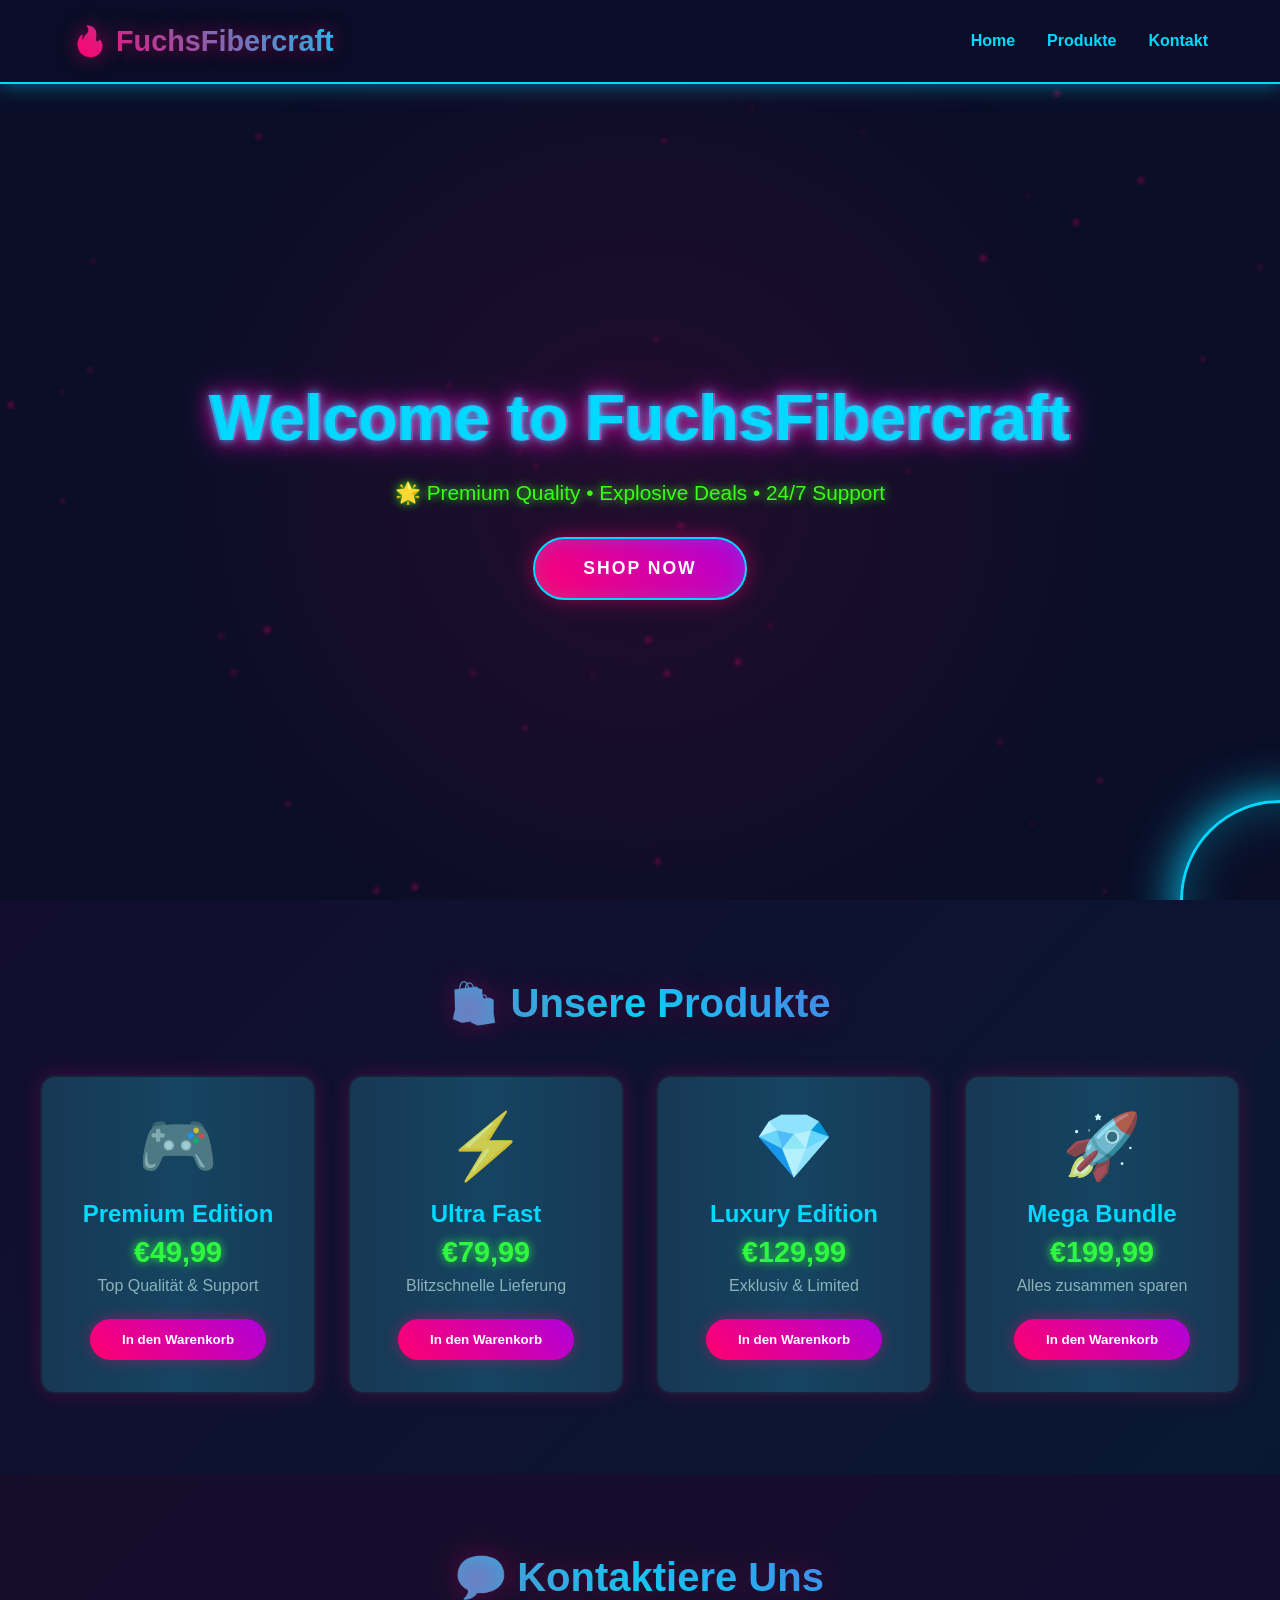
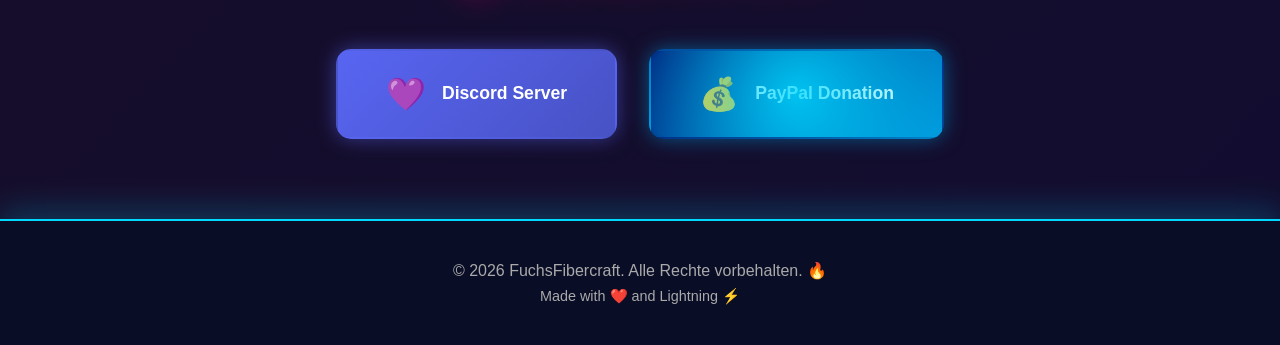
==== index.html @ 749c56b0 "🔥 Add Shop Website with Neon Effects" ====
<!DOCTYPE html>
<html lang="de">
<head>
    <meta charset="UTF-8">
    <meta name="viewport" content="width=device-width, initial-scale=1.0">
    <title>🔥 FuchsFibercraft Shop - Premium Quality</title>
    <link rel="stylesheet" href="style.css">
</head>
<body>
    <!-- Particle Background -->
    <div id="particles"></div>
    
    <!-- Navigation -->
    <nav class="navbar">
        <div class="nav-container">
            <h1 class="logo">🔥 FuchsFibercraft</h1>
            <ul class="nav-links">
                <li><a href="#home">Home</a></li>
                <li><a href="#products">Produkte</a></li>
                <li><a href="#contact">Kontakt</a></li>
            </ul>
        </div>
    </nav>

    <!-- Hero Section -->
    <section id="home" class="hero">
        <div class="hero-content">
            <h1 class="glitch" data-text="Welcome to FuchsFibercraft">Welcome to FuchsFibercraft</h1>
            <p class="subtitle">🌟 Premium Quality • Explosive Deals • 24/7 Support</p>
            <button class="cta-button">Shop Now</button>
        </div>
        <div class="neon-border"></div>
    </section>

    <!-- Products Section -->
    <section id="products" class="products">
        <h2 class="section-title">🛍️ Unsere Produkte</h2>
        <div class="products-grid">
            <div class="product-card">
                <div class="product-image">🎮</div>
                <h3>Premium Edition</h3>
                <p class="price">€49,99</p>
                <p>Top Qualität & Support</p>
                <button class="buy-btn">In den Warenkorb</button>
            </div>
            <div class="product-card">
                <div class="product-image">⚡</div>
                <h3>Ultra Fast</h3>
                <p class="price">€79,99</p>
                <p>Blitzschnelle Lieferung</p>
                <button class="buy-btn">In den Warenkorb</button>
            </div>
            <div class="product-card">
                <div class="product-image">💎</div>
                <h3>Luxury Edition</h3>
                <p class="price">€129,99</p>
                <p>Exklusiv & Limited</p>
                <button class="buy-btn">In den Warenkorb</button>
            </div>
            <div class="product-card">
                <div class="product-image">🚀</div>
                <h3>Mega Bundle</h3>
                <p class="price">€199,99</p>
                <p>Alles zusammen sparen</p>
                <button class="buy-btn">In den Warenkorb</button>
            </div>
        </div>
    </section>

    <!-- Links Section -->
    <section id="contact" class="contact">
        <h2 class="section-title">💬 Kontaktiere Uns</h2>
        <div class="contact-container">
            <a href="https://discord.gg/DEIN-DISCORD-LINK" target="_blank" class="social-link discord-link">
                <span class="link-icon">💜</span>
                <span class="link-text">Discord Server</span>
                <span class="neon-glow"></span>
            </a>
            <a href="https://paypal.me/DEIN-PAYPAL-USERNAME" target="_blank" class="social-link paypal-link blinking">
                <span class="link-icon">💰</span>
                <span class="link-text">PayPal Donation</span>
                <span class="neon-glow"></span>
                <span class="blink-pulse"></span>
            </a>
        </div>
    </section>

    <!-- Footer -->
    <footer class="footer">
        <p>© 2026 FuchsFibercraft. Alle Rechte vorbehalten. 🔥</p>
        <p class="footer-text">Made with ❤️ and Lightning ⚡</p>
    </footer>

    <script src="script.js"></script>
</body>
</html>
---- style.css ----
* {
    margin: 0;
    padding: 0;
    box-sizing: border-box;
}

:root {
    --neon-pink: #ff006e;
    --neon-cyan: #00d9ff;
    --neon-purple: #b000d9;
    --neon-green: #39ff14;
    --dark-bg: #0a0e27;
    --dark-card: #1a1f3a;
}

body {
    font-family: 'Arial', sans-serif;
    background-color: var(--dark-bg);
    color: #fff;
    overflow-x: hidden;
}

/* ===== PARTICLE BACKGROUND ===== */
#particles {
    position: fixed;
    top: 0;
    left: 0;
    width: 100%;
    height: 100%;
    pointer-events: none;
    z-index: 1;
}

.particle {
    position: absolute;
    pointer-events: none;
}

.particle::before {
    content: '';
    position: absolute;
    width: 100%;
    height: 100%;
    background: radial-gradient(circle, rgba(255, 0, 110, 0.8), transparent);
    border-radius: 50%;
    filter: blur(2px);
}

/* ===== NAVIGATION ===== */
.navbar {
    position: fixed;
    top: 0;
    width: 100%;
    background: rgba(10, 14, 39, 0.95);
    padding: 1.5rem 0;
    z-index: 1000;
    border-bottom: 2px solid var(--neon-cyan);
    box-shadow: 0 0 20px rgba(0, 217, 255, 0.5);
}

.nav-container {
    max-width: 1200px;
    margin: 0 auto;
    display: flex;
    justify-content: space-between;
    align-items: center;
    padding: 0 2rem;
}

.logo {
    font-size: 1.8rem;
    font-weight: bold;
    background: linear-gradient(45deg, var(--neon-pink), var(--neon-cyan));
    -webkit-background-clip: text;
    -webkit-text-fill-color: transparent;
    background-clip: text;
    text-shadow: 0 0 20px rgba(255, 0, 110, 0.5);
    animation: glow 2s ease-in-out infinite;
}

.nav-links {
    display: flex;
    list-style: none;
    gap: 2rem;
}

.nav-links a {
    color: var(--neon-cyan);
    text-decoration: none;
    font-weight: bold;
    transition: all 0.3s ease;
    position: relative;
}

.nav-links a::after {
    content: '';
    position: absolute;
    bottom: -5px;
    left: 0;
    width: 0;
    height: 2px;
    background: var(--neon-pink);
    transition: width 0.3s ease;
}

.nav-links a:hover::after {
    width: 100%;
}

/* ===== HERO SECTION ===== */
.hero {
    margin-top: 80px;
    padding: 100px 2rem;
    text-align: center;
    position: relative;
    min-height: calc(100vh - 80px);
    display: flex;
    align-items: center;
    justify-content: center;
    overflow: hidden;
    z-index: 10;
}

.hero::before {
    content: '';
    position: absolute;
    top: 0;
    left: 0;
    right: 0;
    bottom: 0;
    background: radial-gradient(circle at center, rgba(255, 0, 110, 0.1) 0%, transparent 70%);
    animation: pulse-bg 4s ease-in-out infinite;
    z-index: -1;
}

.hero-content {
    z-index: 2;
    position: relative;
}

.hero h1 {
    font-size: 4rem;
    margin-bottom: 1.5rem;
    font-weight: 900;
    line-height: 1.2;
}

/* ===== GLITCH EFFECT ===== */
.glitch {
    position: relative;
    color: var(--neon-cyan);
    text-shadow: 
        0 0 10px var(--neon-cyan),
        0 0 20px var(--neon-pink),
        0 0 30px var(--neon-purple);
    animation: glitch-anim 3s ease-in-out infinite;
}

.glitch::before,
.glitch::after {
    content: attr(data-text);
    position: absolute;
    left: 0;
    top: 0;
    width: 100%;
    height: 100%;
}

.glitch::before {
    animation: glitch-before 0.3s cubic-bezier(0.25, 0.46, 0.45, 0.94) infinite;
    color: var(--neon-pink);
    z-index: -1;
    text-shadow: -2px 0 var(--neon-cyan);
}

.glitch::after {
    animation: glitch-after 0.3s cubic-bezier(0.25, 0.46, 0.45, 0.94) infinite reverse;
    color: var(--neon-purple);
    z-index: -2;
    text-shadow: 2px 0 var(--neon-pink);
}

@keyframes glitch-anim {
    0% { text-shadow: 0 0 10px var(--neon-cyan), 0 0 20px var(--neon-pink); }
    50% { text-shadow: 0 0 20px var(--neon-cyan), 0 0 40px var(--neon-pink), 0 0 60px var(--neon-purple); }
    100% { text-shadow: 0 0 10px var(--neon-cyan), 0 0 20px var(--neon-pink); }
}

@keyframes glitch-before {
    0% { clip-path: inset(0 0 0 0); }
    20% { clip-path: inset(10% 0 61% 0); }
    40% { clip-path: inset(32% 0 58% 0); }
    60% { clip-path: inset(54% 0 7% 0); }
    80% { clip-path: inset(88% 0 1% 0); }
    100% { clip-path: inset(0 0 0 0); }
}

@keyframes glitch-after {
    0% { clip-path: inset(0 0 0 0); }
    20% { clip-path: inset(27% 0 58% 0); }
    40% { clip-path: inset(44% 0 7% 0); }
    60% { clip-path: inset(58% 0 35% 0); }
    80% { clip-path: inset(12% 0 86% 0); }
    100% { clip-path: inset(0 0 0 0); }
}

.subtitle {
    font-size: 1.3rem;
    margin-bottom: 2rem;
    color: var(--neon-green);
    text-shadow: 0 0 10px var(--neon-green);
    animation: pulse-text 1.5s ease-in-out infinite;
}

@keyframes pulse-text {
    0%, 100% { opacity: 1; }
    50% { opacity: 0.7; }
}

/* ===== CTA BUTTON ===== */
.cta-button {
    padding: 1.2rem 3rem;
    font-size: 1.1rem;
    font-weight: bold;
    background: linear-gradient(45deg, var(--neon-pink), var(--neon-purple));
    color: white;
    border: 2px solid var(--neon-cyan);
    border-radius: 50px;
    cursor: pointer;
    transition: all 0.3s ease;
    box-shadow: 0 0 20px rgba(255, 0, 110, 0.5), inset 0 0 20px rgba(0, 217, 255, 0.2);
    text-transform: uppercase;
    letter-spacing: 2px;
    position: relative;
    overflow: hidden;
}

.cta-button::before {
    content: '';
    position: absolute;
    top: 0;
    left: -100%;
    width: 100%;
    height: 100%;
    background: linear-gradient(90deg, transparent, rgba(255, 255, 255, 0.3), transparent);
    transition: left 0.5s ease;
}

.cta-button:hover::before {
    left: 100%;
}

.cta-button:hover {
    box-shadow: 0 0 40px rgba(255, 0, 110, 0.8), 0 0 60px rgba(0, 217, 255, 0.6), inset 0 0 30px rgba(0, 217, 255, 0.3);
    transform: scale(1.05);
}

.cta-button:active {
    transform: scale(0.95);
}

/* ===== NEON BORDER ===== */
.neon-border {
    position: absolute;
    width: 200px;
    height: 200px;
    border: 3px solid var(--neon-cyan);
    border-radius: 50%;
    bottom: -100px;
    right: -100px;
    box-shadow: 0 0 50px var(--neon-cyan), inset 0 0 50px rgba(0, 217, 255, 0.3);
    animation: rotate 20s linear infinite;
}

@keyframes rotate {
    0% { transform: rotate(0deg); }
    100% { transform: rotate(360deg); }
}

/* ===== PRODUCTS SECTION ===== */
.products {
    padding: 80px 2rem;
    background: linear-gradient(135deg, rgba(176, 0, 217, 0.05) 0%, rgba(0, 217, 255, 0.05) 100%);
    position: relative;
    z-index: 10;
}

.section-title {
    text-align: center;
    font-size: 2.5rem;
    margin-bottom: 3rem;
    background: linear-gradient(45deg, var(--neon-pink), var(--neon-cyan), var(--neon-purple));
    -webkit-background-clip: text;
    -webkit-text-fill-color: transparent;
    background-clip: text;
    text-shadow: 0 0 30px rgba(255, 0, 110, 0.3);
    animation: glow 2s ease-in-out infinite;
}

@keyframes glow {
    0%, 100% { filter: drop-shadow(0 0 10px rgba(255, 0, 110, 0.5)); }
    50% { filter: drop-shadow(0 0 20px rgba(0, 217, 255, 0.8)); }
}

.products-grid {
    display: grid;
    grid-template-columns: repeat(auto-fit, minmax(250px, 1fr));
    gap: 2rem;
    max-width: 1200px;
    margin: 0 auto;
}

/* ===== PRODUCT CARDS ===== */
.product-card {
    background: var(--dark-card);
    padding: 2rem;
    border-radius: 15px;
    text-align: center;
    transition: all 0.3s ease;
    position: relative;
    overflow: hidden;
    border: 2px solid transparent;
    box-shadow: 0 0 20px rgba(255, 0, 110, 0.2);
}

.product-card::before {
    content: '';
    position: absolute;
    top: -50%;
    left: -50%;
    width: 200%;
    height: 200%;
    background: linear-gradient(45deg, transparent, rgba(0, 217, 255, 0.2), transparent);
    transform: rotate(45deg);
    animation: shimmer 3s infinite;
}

@keyframes shimmer {
    0% { transform: translateX(-100%) translateY(-100%) rotate(45deg); }
    100% { transform: translateX(100%) translateY(100%) rotate(45deg); }
}

.product-card:hover {
    transform: translateY(-10px);
    border-color: var(--neon-cyan);
    box-shadow: 0 0 40px rgba(0, 217, 255, 0.6), 0 20px 40px rgba(255, 0, 110, 0.2);
}

.product-image {
    font-size: 4rem;
    margin-bottom: 1rem;
    animation: bounce 2s ease-in-out infinite;
}

.product-card h3 {
    font-size: 1.5rem;
    margin-bottom: 0.5rem;
    color: var(--neon-cyan);
}

.product-card .price {
    font-size: 1.8rem;
    font-weight: bold;
    color: var(--neon-green);
    margin: 0.5rem 0;
    text-shadow: 0 0 10px var(--neon-green);
}

.product-card p {
    color: #aaa;
    margin-bottom: 1.5rem;
}

@keyframes bounce {
    0%, 100% { transform: translateY(0); }
    50% { transform: translateY(-10px); }
}

/* ===== BUY BUTTON ===== */
.buy-btn {
    padding: 0.8rem 2rem;
    background: linear-gradient(45deg, var(--neon-pink), var(--neon-purple));
    color: white;
    border: none;
    border-radius: 25px;
    cursor: pointer;
    font-weight: bold;
    transition: all 0.3s ease;
    box-shadow: 0 0 15px rgba(255, 0, 110, 0.4);
    position: relative;
}

.buy-btn:hover {
    box-shadow: 0 0 30px rgba(255, 0, 110, 0.8), 0 0 50px rgba(0, 217, 255, 0.5);
    transform: scale(1.05);
}

.buy-btn:active {
    transform: scale(0.95);
}

/* ===== CONTACT SECTION ===== */
.contact {
    padding: 80px 2rem;
    text-align: center;
    position: relative;
    z-index: 10;
    background: linear-gradient(135deg, rgba(255, 0, 110, 0.05) 0%, rgba(176, 0, 217, 0.05) 100%);
}

.contact-container {
    display: flex;
    gap: 2rem;
    justify-content: center;
    flex-wrap: wrap;
    max-width: 800px;
    margin: 0 auto;
}

/* ===== SOCIAL LINKS ===== */
.social-link {
    display: flex;
    align-items: center;
    gap: 1rem;
    padding: 1.5rem 3rem;
    background: var(--dark-card);
    border-radius: 15px;
    text-decoration: none;
    color: white;
    transition: all 0.3s ease;
    position: relative;
    overflow: hidden;
    border: 2px solid transparent;
    box-shadow: 0 0 20px rgba(176, 0, 217, 0.3);
    font-weight: bold;
    font-size: 1.1rem;
}

.social-link .link-icon {
    font-size: 2rem;
}

.neon-glow {
    position: absolute;
    top: 50%;
    left: 50%;
    width: 100%;
    height: 100%;
    transform: translate(-50%, -50%);
    background: radial-gradient(circle, rgba(0, 217, 255, 0.5), transparent);
    opacity: 0;
    transition: opacity 0.3s ease;
    pointer-events: none;
}

.social-link:hover {
    transform: scale(1.1);
    border-color: var(--neon-cyan);
}

.social-link:hover .neon-glow {
    opacity: 1;
}

/* ===== DISCORD LINK ===== */
.discord-link {
    background: linear-gradient(135deg, #5865F2, #4752C4);
    box-shadow: 0 0 20px rgba(88, 101, 242, 0.5);
}

.discord-link:hover {
    box-shadow: 0 0 40px rgba(88, 101, 242, 0.8), 0 0 60px rgba(0, 217, 255, 0.4);
}

/* ===== PAYPAL LINK - BLINKING ===== */
.paypal-link {
    background: linear-gradient(135deg, #003087, #009cde);
    box-shadow: 0 0 20px rgba(0, 156, 222, 0.5);
    animation: paypal-pulse 1s ease-in-out infinite;
}

.paypal-link:hover {
    box-shadow: 0 0 40px rgba(0, 156, 222, 0.8), 0 0 60px rgba(0, 217, 255, 0.6);
    animation: paypal-pulse-intense 0.5s ease-in-out infinite;
}

@keyframes paypal-pulse {
    0%, 100% {
        opacity: 1;
        transform: scale(1);
    }
    50% {
        opacity: 0.6;
        transform: scale(0.98);
    }
}

@keyframes paypal-pulse-intense {
    0%, 100% {
        opacity: 1;
        transform: scale(1);
    }
    25% {
        opacity: 0.5;
        transform: scale(0.95);
    }
    50% {
        opacity: 1;
        transform: scale(1.05);
    }
    75% {
        opacity: 0.5;
        transform: scale(0.95);
    }
}

.blink-pulse {
    position: absolute;
    top: 50%;
    left: 50%;
    width: 100%;
    height: 100%;
    background: radial-gradient(circle, rgba(0, 217, 255, 0.8), transparent);
    transform: translate(-50%, -50%);
    border-radius: 15px;
    animation: blink-effect 0.6s ease-in-out infinite;
    pointer-events: none;
}

@keyframes blink-effect {
    0%, 100% { opacity: 0; }
    50% { opacity: 0.8; }
}

/* ===== FOOTER ===== */
.footer {
    padding: 2rem;
    text-align: center;
    background: rgba(10, 14, 39, 0.98);
    border-top: 2px solid var(--neon-cyan);
    box-shadow: 0 -10px 30px rgba(0, 217, 255, 0.2);
    position: relative;
    z-index: 10;
}

.footer p {
    margin: 0.5rem 0;
    color: #aaa;
}

.footer-text {
    font-size: 0.9rem;
    margin-top: 1rem;
}

/* ===== RESPONSIVE ===== */
@media (max-width: 768px) {
    .hero h1 {
        font-size: 2rem;
    }

    .nav-links {
        gap: 1rem;
        font-size: 0.9rem;
    }

    .products-grid {
        grid-template-columns: 1fr;
    }

    .contact-container {
        flex-direction: column;
    }

    .social-link {
        width: 100%;
        justify-content: center;
    }
}

@keyframes pulse-bg {
    0%, 100% { opacity: 0.5; }
    50% { opacity: 1; }
}
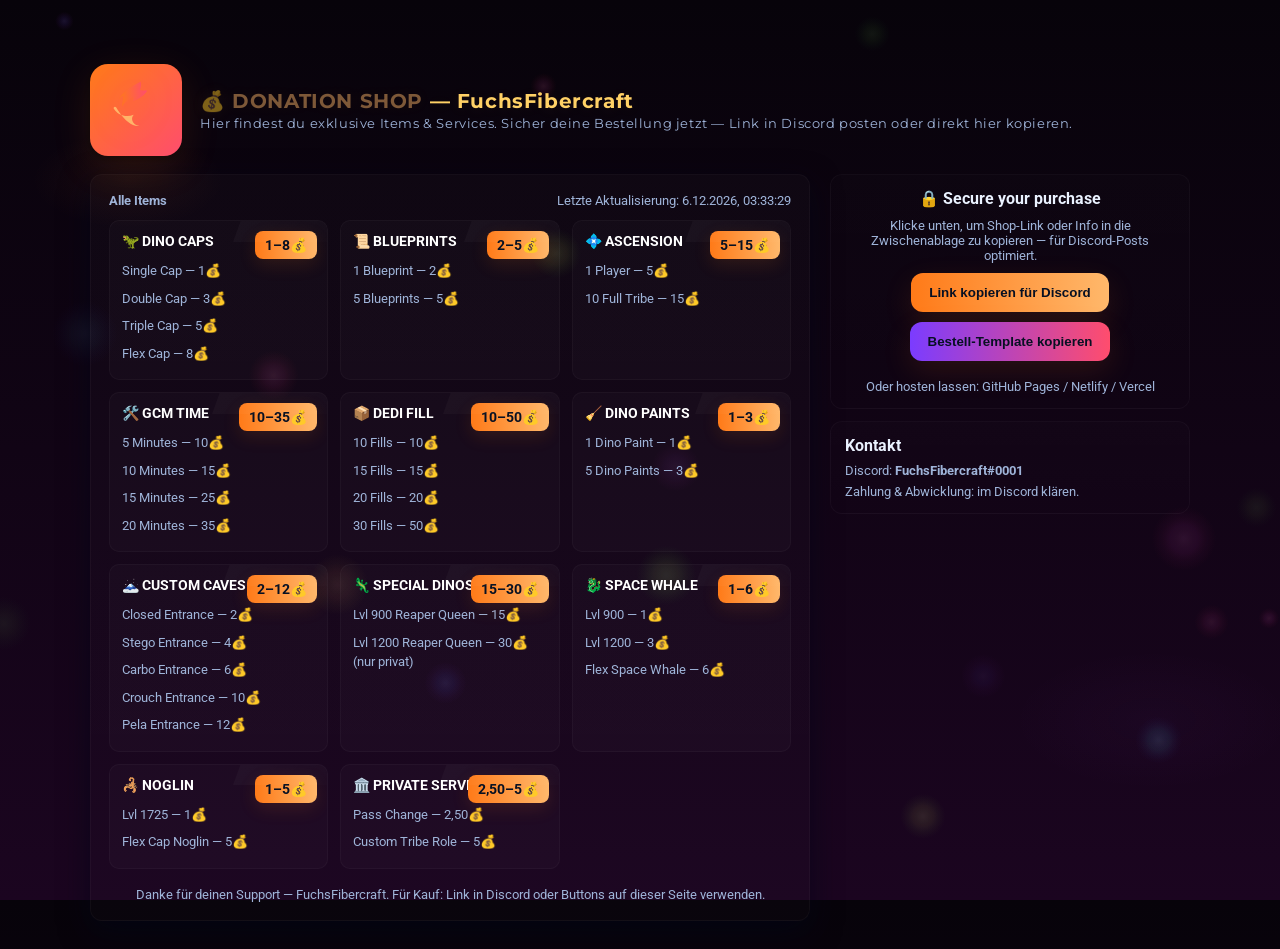
==== commit 98f311d6: "Add donation shop site (index.html, og image, favicon, README)" ====
--- a/index.html
+++ b/index.html
@@ -1,96 +1,379 @@
-<!DOCTYPE html>
+<!doctype html>
 <html lang="de">
 <head>
-    <meta charset="UTF-8">
-    <meta name="viewport" content="width=device-width, initial-scale=1.0">
-    <title>🔥 FuchsFibercraft Shop - Premium Quality</title>
-    <link rel="stylesheet" href="style.css">
+<meta charset="utf-8" />
+<meta name="viewport" content="width=device-width,initial-scale=1" />
+<title>FuchsFibercraft — Donation Shop</title>
+<link href="https://fonts.googleapis.com/css2?family=Montserrat:wght@600;700;800&family=Roboto:wght@300;400;500&display=swap" rel="stylesheet">
+<meta name="description" content="FuchsFibercraft Donation Shop — Exklusive Items & Services für deinen Server.">
+<!-- Open Graph / Social Preview -->
+<meta property="og:title" content="FuchsFibercraft — Donation Shop">
+<meta property="og:description" content="Exklusive Items & Services — sichere dir jetzt dein Item!">
+<meta property="og:image" content="/og-image.svg">
+<meta property="og:type" content="website">
+<meta property="og:url" content="https://fuchs-fibercraft-shop.vercel.app">
+<link rel="icon" href="/favicon.svg" type="image/svg+xml">
+<style>
+  :root{
+    --bg1:#07030a;
+    --bg2:#1b0520;
+    --accent1:#ff7a18; /* fuchs orange */
+    --accent2:#ffb86b;
+    --neon:#ffd166;
+    --muted:#9fb4d9;
+    --card:#071022;
+  }
+  html,body{height:100%;margin:0;font-family:Roboto,system-ui,-apple-system,Segoe UI,Arial}
+  body{
+    background: radial-gradient(1200px 600px at 10% 20%, rgba(255,122,24,0.06), transparent 8%),
+                radial-gradient(1400px 700px at 90% 80%, rgba(180,80,255,0.03), transparent 10%),
+                linear-gradient(180deg,var(--bg1),var(--bg2));
+    color:#eaf2ff;
+    -webkit-font-smoothing:antialiased;
+    overflow-x:hidden;
+  }
+
+  /* Canvas behind everything */
+  #bgCanvas{position:fixed;inset:0;z-index:0;pointer-events:none;mix-blend-mode:screen;opacity:.95}
+
+  .wrap{position:relative;z-index:2;max-width:1100px;margin:36px auto;padding:28px}
+  header{display:flex;gap:18px;align-items:center;margin-bottom:18px}
+  .logo{
+    width:92px;height:92px;border-radius:18px;
+    background:linear-gradient(135deg,var(--accent1),#ff4d6d);
+    display:flex;align-items:center;justify-content:center;box-shadow:0 10px 40px rgba(255,122,24,0.12),0 2px 8px rgba(0,0,0,0.6);
+    transform:translateZ(0);
+  }
+  .logo svg{width:64px;height:64px;filter:drop-shadow(0 6px 18px rgba(255,122,24,0.14))}
+  .title{
+    font-family:Montserrat,Roboto,system-ui;
+    letter-spacing:0.6px;
+  }
+  .title h1{margin:0;font-size:20px;color:var(--neon);text-shadow:0 2px 14px rgba(255,200,110,0.08)}
+  .title p{margin:2px 0 0;color:var(--muted);font-size:13px}
+
+  /* header flicker */
+  .flicker{
+    display:inline-block;
+    color:var(--accent2);
+    text-shadow:0 0 18px rgba(255,186,110,0.18);
+    animation:neonFlicker 3s infinite;
+  }
+  @keyframes neonFlicker {
+    0% {opacity:1; text-shadow:0 0 20px rgba(255,186,110,0.2)}
+    8% {opacity:.4; text-shadow:none}
+    12% {opacity:1; text-shadow:0 0 26px rgba(255,200,110,0.25)}
+    30% {opacity:.9}
+    55% {opacity:.6; text-shadow:none}
+    100% {opacity:1}
+  }
+
+  main{display:grid;grid-template-columns:1fr 360px;gap:20px}
+  @media (max-width:880px){main{grid-template-columns:1fr} .sidebar{order:2}}
+
+  .shop{background:linear-gradient(180deg,rgba(255,255,255,0.02),rgba(255,255,255,0.01));padding:18px;border-radius:12px;border:1px solid rgba(255,255,255,0.03);box-shadow:0 10px 30px rgba(2,6,23,0.6)}
+  .grid{display:grid;grid-template-columns:repeat(auto-fit,minmax(210px,1fr));gap:12px}
+  .card{background:rgba(255,255,255,0.02);padding:12px;border-radius:10px;border:1px solid rgba(255,255,255,0.03);position:relative;overflow:hidden}
+  .card h3{margin:0 0 8px;font-size:14px;color:#fff}
+  .price{position:absolute;right:10px;top:10px;background:linear-gradient(90deg,var(--accent1),#ffb86b);padding:6px 10px;border-radius:8px;font-weight:700;color:#071022;box-shadow:0 6px 18px rgba(255,122,24,0.12)}
+  .list{font-size:13px;color:var(--muted);line-height:1.5;margin:6px 0 0;padding:0;list-style:none}
+  .list li{padding:4px 0}
+
+  /* neon outline on hover */
+  .card::after{
+    content:"";position:absolute;inset:0;border-radius:10px;pointer-events:none;opacity:0;transition:opacity .22s,transform .22s;
+    background:linear-gradient(45deg, rgba(255,122,24,0.14), rgba(255,100,180,0.06));
+    transform:scale(0.98);
+  }
+  .card:hover::after{opacity:1;transform:scale(1)}
+
+  /* sidebar */
+  .sidebar{position:sticky;top:28px;height:fit-content}
+  .panel{background:linear-gradient(180deg,rgba(255,255,255,0.01),rgba(255,255,255,0.005));padding:14px;border-radius:12px;border:1px solid rgba(255,255,255,0.03)}
+  .big-cta{display:flex;flex-direction:column;gap:10px;align-items:center;text-align:center}
+  .cta-btn{background:linear-gradient(90deg,var(--accent1),#ffb86b);border:none;color:#071022;padding:12px 18px;border-radius:12px;font-weight:700;cursor:pointer;box-shadow:0 10px 30px rgba(255,122,24,0.12);transition:transform .15s}
+  .cta-btn:hover{transform:translateY(-4px)}
+  .muted{color:var(--muted);font-size:13px}
+
+  footer{margin-top:18px;color:var(--muted);font-size:13px;text-align:center}
+
+  /* subtle tail wag on the fox svg */
+  .tail{transform-origin:62% 68%;animation:wag 1.2s ease-in-out infinite}
+  @keyframes wag{0%{transform:rotate(-6deg)}50%{transform:rotate(6deg)}100%{transform:rotate(-6deg)}}
+
+  /* small shimmer for price badges */
+  .price::before{content:"";position:absolute;left:-30%;top:-40%;width:200%;height:80%;background:linear-gradient(120deg,rgba(255,255,255,0.25),rgba(255,255,255,0.02));transform:skewX(-20deg);opacity:.12;animation:shimmer 3.2s linear infinite}
+  @keyframes shimmer{0%{transform:translateX(-100%) skewX(-20deg)}100%{transform:translateX(100%) skewX(-20deg)}}
+
+  /* copy link small notice */
+  .copied{position:fixed;right:20px;bottom:20px;background:#071022;color:var(--neon);padding:10px 14px;border-radius:10px;border:1px solid rgba(255,255,255,0.04);box-shadow:0 8px 30px rgba(0,0,0,0.6);opacity:0;transform:translateY(10px);transition:opacity .25s,transform .25s}
+  .copied.show{opacity:1;transform:translateY(0)}
+</style>
 </head>
 <body>
-    <!-- Particle Background -->
-    <div id="particles"></div>
-    
-    <!-- Navigation -->
-    <nav class="navbar">
-        <div class="nav-container">
-            <h1 class="logo">🔥 FuchsFibercraft</h1>
-            <ul class="nav-links">
-                <li><a href="#home">Home</a></li>
-                <li><a href="#products">Produkte</a></li>
-                <li><a href="#contact">Kontakt</a></li>
-            </ul>
-        </div>
-    </nav>
-
-    <!-- Hero Section -->
-    <section id="home" class="hero">
-        <div class="hero-content">
-            <h1 class="glitch" data-text="Welcome to FuchsFibercraft">Welcome to FuchsFibercraft</h1>
-            <p class="subtitle">🌟 Premium Quality • Explosive Deals • 24/7 Support</p>
-            <button class="cta-button">Shop Now</button>
-        </div>
-        <div class="neon-border"></div>
+<canvas id="bgCanvas"></canvas>
+
+<div class="wrap">
+  <header>
+    <div class="logo" aria-hidden="true">
+      <!-- stylized fox SVG -->
+      <svg viewBox="0 0 100 100" xmlns="http://www.w3.org/2000/svg" role="img" aria-label="Fuchs Logo">
+        <defs>
+          <linearGradient id="g1" x1="0" x2="1">
+            <stop offset="0" stop-color="#ff7a18"/>
+            <stop offset="1" stop-color="#ff4d6d"/>
+          </linearGradient>
+        </defs>
+        <g transform="translate(6,8) scale(.88)">
+          <path d="M44 6c0 0-18 7-26 26 0 0 3-7 9-10 0 0 0 11-2 20 0 0 7-12 20-18 0 0 0 4 0 8 0 0 18-6 25-19 0 0-6 1-13-1 0 0 4-8 1-15 0 0-9 6-14 8z" fill="url(#g1)"/>
+          <g class="tail">
+            <path d="M10 44c6 12 22 18 36 12-6 6-3 18 10 20-12 2-26-10-34-22-6-8-8-16-12-10z" fill="#ffb86b" opacity="0.95"/>
+          </g>
+        </g>
+      </svg>
+    </div>
+    <div class="title">
+      <h1><span class="flicker">💰 DONATION SHOP</span> — FuchsFibercraft</h1>
+      <p>Hier findest du exklusive Items & Services. Sicher deine Bestellung jetzt — Link in Discord posten oder direkt hier kopieren.</p>
+    </div>
+  </header>
+
+  <main>
+    <section class="shop">
+      <div style="display:flex;justify-content:space-between;align-items:center;margin-bottom:12px">
+        <strong style="font-size:13px;color:var(--muted)">Alle Items</strong>
+        <small class="muted">Letzte Aktualisierung: <span id="updated">—</span></small>
+      </div>
+
+      <div class="grid" aria-live="polite">
+        <div class="card">
+          <h3>🦖 DINO CAPS <span class="price">1–8💰</span></h3>
+          <ul class="list">
+            <li>Single Cap — 1💰</li>
+            <li>Double Cap — 3💰</li>
+            <li>Triple Cap — 5💰</li>
+            <li>Flex Cap — 8💰</li>
+          </ul>
+        </div>
+
+        <div class="card">
+          <h3>📜 BLUEPRINTS <span class="price">2–5💰</span></h3>
+          <ul class="list">
+            <li>1 Blueprint — 2💰</li>
+            <li>5 Blueprints — 5💰</li>
+          </ul>
+        </div>
+
+        <div class="card">
+          <h3>💠 ASCENSION <span class="price">5–15💰</span></h3>
+          <ul class="list">
+            <li>1 Player — 5💰</li>
+            <li>10 Full Tribe — 15💰</li>
+          </ul>
+        </div>
+
+        <div class="card">
+          <h3>🛠️ GCM TIME <span class="price">10–35💰</span></h3>
+          <ul class="list">
+            <li>5 Minutes — 10💰</li>
+            <li>10 Minutes — 15💰</li>
+            <li>15 Minutes — 25💰</li>
+            <li>20 Minutes — 35💰</li>
+          </ul>
+        </div>
+
+        <div class="card">
+          <h3>📦 DEDI FILL <span class="price">10–50💰</span></h3>
+          <ul class="list">
+            <li>10 Fills — 10💰</li>
+            <li>15 Fills — 15💰</li>
+            <li>20 Fills — 20💰</li>
+            <li>30 Fills — 50💰</li>
+          </ul>
+        </div>
+
+        <div class="card">
+          <h3>🧹 DINO PAINTS <span class="price">1–3💰</span></h3>
+          <ul class="list">
+            <li>1 Dino Paint — 1💰</li>
+            <li>5 Dino Paints — 3💰</li>
+          </ul>
+        </div>
+
+        <div class="card">
+          <h3>🗻 CUSTOM CAVES <span class="price">2–12💰</span></h3>
+          <ul class="list">
+            <li>Closed Entrance — 2💰</li>
+            <li>Stego Entrance — 4💰</li>
+            <li>Carbo Entrance — 6💰</li>
+            <li>Crouch Entrance — 10💰</li>
+            <li>Pela Entrance — 12💰</li>
+          </ul>
+        </div>
+
+        <div class="card">
+          <h3>🦎 SPECIAL DINOS <span class="price">15–30💰</span></h3>
+          <ul class="list">
+            <li>Lvl 900 Reaper Queen — 15💰</li>
+            <li>Lvl 1200 Reaper Queen — 30💰 (nur privat)</li>
+          </ul>
+        </div>
+
+        <div class="card">
+          <h3>🐉 SPACE WHALE <span class="price">1–6💰</span></h3>
+          <ul class="list">
+            <li>Lvl 900 — 1💰</li>
+            <li>Lvl 1200 — 3💰</li>
+            <li>Flex Space Whale — 6💰</li>
+          </ul>
+        </div>
+
+        <div class="card">
+          <h3>🦂 NOGLIN <span class="price">1–5💰</span></h3>
+          <ul class="list">
+            <li>Lvl 1725 — 1💰</li>
+            <li>Flex Cap Noglin — 5💰</li>
+          </ul>
+        </div>
+
+        <div class="card">
+          <h3>🏛️ PRIVATE SERVICES <span class="price">2,50–5💰</span></h3>
+          <ul class="list">
+            <li>Pass Change — 2,50💰</li>
+            <li>Custom Tribe Role — 5💰</li>
+          </ul>
+        </div>
+      </div>
+
+      <footer>
+        <small class="muted">Danke für deinen Support — FuchsFibercraft. Für Kauf: Link in Discord oder Buttons auf dieser Seite verwenden.</small>
+      </footer>
     </section>
 
-    <!-- Products Section -->
-    <section id="products" class="products">
-        <h2 class="section-title">🛍️ Unsere Produkte</h2>
-        <div class="products-grid">
-            <div class="product-card">
-                <div class="product-image">🎮</div>
-                <h3>Premium Edition</h3>
-                <p class="price">€49,99</p>
-                <p>Top Qualität & Support</p>
-                <button class="buy-btn">In den Warenkorb</button>
-            </div>
-            <div class="product-card">
-                <div class="product-image">⚡</div>
-                <h3>Ultra Fast</h3>
-                <p class="price">€79,99</p>
-                <p>Blitzschnelle Lieferung</p>
-                <button class="buy-btn">In den Warenkorb</button>
-            </div>
-            <div class="product-card">
-                <div class="product-image">💎</div>
-                <h3>Luxury Edition</h3>
-                <p class="price">€129,99</p>
-                <p>Exklusiv & Limited</p>
-                <button class="buy-btn">In den Warenkorb</button>
-            </div>
-            <div class="product-card">
-                <div class="product-image">🚀</div>
-                <h3>Mega Bundle</h3>
-                <p class="price">€199,99</p>
-                <p>Alles zusammen sparen</p>
-                <button class="buy-btn">In den Warenkorb</button>
-            </div>
-        </div>
-    </section>
-
-    <!-- Links Section -->
-    <section id="contact" class="contact">
-        <h2 class="section-title">💬 Kontaktiere Uns</h2>
-        <div class="contact-container">
-            <a href="https://discord.gg/DEIN-DISCORD-LINK" target="_blank" class="social-link discord-link">
-                <span class="link-icon">💜</span>
-                <span class="link-text">Discord Server</span>
-                <span class="neon-glow"></span>
-            </a>
-            <a href="https://paypal.me/DEIN-PAYPAL-USERNAME" target="_blank" class="social-link paypal-link blinking">
-                <span class="link-icon">💰</span>
-                <span class="link-text">PayPal Donation</span>
-                <span class="neon-glow"></span>
-                <span class="blink-pulse"></span>
-            </a>
-        </div>
-    </section>
-
-    <!-- Footer -->
-    <footer class="footer">
-        <p>© 2026 FuchsFibercraft. Alle Rechte vorbehalten. 🔥</p>
-        <p class="footer-text">Made with ❤️ and Lightning ⚡</p>
-    </footer>
-
-    <script src="script.js"></script>
+    <aside class="sidebar">
+      <div class="panel big-cta">
+        <strong style="font-size:16px">🔒 Secure your purchase</strong>
+        <div class="muted">Klicke unten, um Shop-Link oder Info in die Zwischenablage zu kopieren — für Discord-Posts optimiert.</div>
+        <button id="copyLink" class="cta-btn">Link kopieren für Discord</button>
+        <button id="copyOrder" class="cta-btn" style="background:linear-gradient(90deg,#7b3cff,#ff4d6d)">Bestell-Template kopieren</button>
+        <div style="margin-top:8px;font-size:13px;color:var(--muted)">Oder hosten lassen: GitHub Pages / Netlify / Vercel</div>
+      </div>
+
+      <div style="height:12px"></div>
+
+      <div class="panel">
+        <strong>Kontakt</strong>
+        <p class="muted" style="margin:8px 0 0">Discord: <strong>FuchsFibercraft#0001</strong></p>
+        <p class="muted" style="margin:6px 0 0">Zahlung & Abwicklung: im Discord klären.</p>
+      </div>
+    </aside>
+  </main>
+</div>
+
+<div id="copied" class="copied">Kopiert ✓</div>
+
+<script>
+  // update timestamp
+  document.getElementById('updated').textContent = new Date().toLocaleString('de-DE');
+
+  // copy link / order template
+  const copyLinkBtn = document.getElementById('copyLink');
+  const copyOrderBtn = document.getElementById('copyOrder');
+  const copied = document.getElementById('copied');
+
+  const pageUrl = 'https://fuchs-fibercraft-shop.vercel.app';
+  const orderTemplate = `💰 DONATION SHOP — FuchsFibercraft\n\nItem: [z.B. Single Cap]\nMenge: [z.B. 1]\nPreis: [z.B. 1💰]\nServer/Tribe: [optional]\nKontakt: FuchsFibercraft#0001\n\nBitte senden, damit wir die Bestellung bearbeiten können.`;
+
+  function showCopied(){
+    copied.classList.add('show');
+    setTimeout(()=>copied.classList.remove('show'), 1600);
+  }
+
+  copyLinkBtn.addEventListener('click', async ()=>{
+    try{
+      await navigator.clipboard.writeText(pageUrl);
+      showCopied();
+    }catch(e){
+      alert('Kopieren fehlgeschlagen — bitte manuell kopieren: ' + pageUrl);
+    }
+  });
+
+  copyOrderBtn.addEventListener('click', async ()=>{
+    try{
+      await navigator.clipboard.writeText(orderTemplate);
+      showCopied();
+    }catch(e){
+      alert('Kopieren fehlgeschlagen — markiere den Text und kopiere manuell.');
+    }
+  });
+
+  // background particles (glowing orbs)
+  const canvas = document.getElementById('bgCanvas');
+  const ctx = canvas.getContext('2d');
+  let W = canvas.width = innerWidth;
+  let H = canvas.height = innerHeight;
+  window.addEventListener('resize', ()=>{W=canvas.width=innerWidth;H=canvas.height=innerHeight;init()});
+
+  const particles = [];
+  const count = Math.max(18, Math.floor(W/80));
+  function init(){
+    particles.length = 0;
+    for(let i=0;i<count;i++){
+      particles.push({
+        x: Math.random()*W,
+        y: Math.random()*H,
+        r: 8 + Math.random()*28,
+        vx: (Math.random()-0.5)*0.3,
+        vy: (Math.random()-0.5)*0.2,
+        hue: 20 + Math.random()*340,
+        alpha: 0.04 + Math.random()*0.06
+      });
+    }
+  }
+  function draw(){
+    ctx.clearRect(0,0,W,H);
+    for(const p of particles){
+      p.x += p.vx;
+      p.y += p.vy;
+      if(p.x < -50) p.x = W+50;
+      if(p.x > W+50) p.x = -50;
+      if(p.y < -50) p.y = H+50;
+      if(p.y > H+50) p.y = -50;
+
+      const g = ctx.createRadialGradient(p.x,p.y,p.r*0.05,p.x,p.y,p.r);
+      g.addColorStop(0, `hsla(${p.hue},100%,70%,${p.alpha*1.5})`);
+      g.addColorStop(0.4, `hsla(${p.hue},90%,60%,${p.alpha})`);
+      g.addColorStop(1, `hsla(${(p.hue+30)%360},80%,40%,0)`);
+      ctx.beginPath();
+      ctx.fillStyle = g;
+      ctx.arc(p.x,p.y,p.r,0,Math.PI*2);
+      ctx.fill();
+    }
+    requestAnimationFrame(draw);
+  }
+  init(); draw();
+
+  // randomized flicker intensity for header (extra dynamic)
+  (function dynamicFlicker(){
+    const el = document.querySelector('.flicker');
+    function tick(){
+      const dur = 2200 + Math.random()*2400;
+      const brightness = 0.9 + Math.random()*0.15;
+      el.style.opacity = brightness;
+      setTimeout(()=>{
+        el.style.opacity = 0.45 + Math.random()*0.6;
+      }, dur*0.18);
+      setTimeout(tick, dur);
+    }
+    tick();
+  })();
+
+  // subtle parallax on mouse move
+  document.addEventListener('mousemove', e=>{
+    const lx = (e.clientX / W - 0.5) * 10;
+    const ly = (e.clientY / H - 0.5) * 10;
+    document.querySelector('.logo').style.transform = `translate3d(${lx}px,${ly}px,0) rotate(${lx/6}deg)`;
+  });
+</script>
 </body>
-</html>+</html>
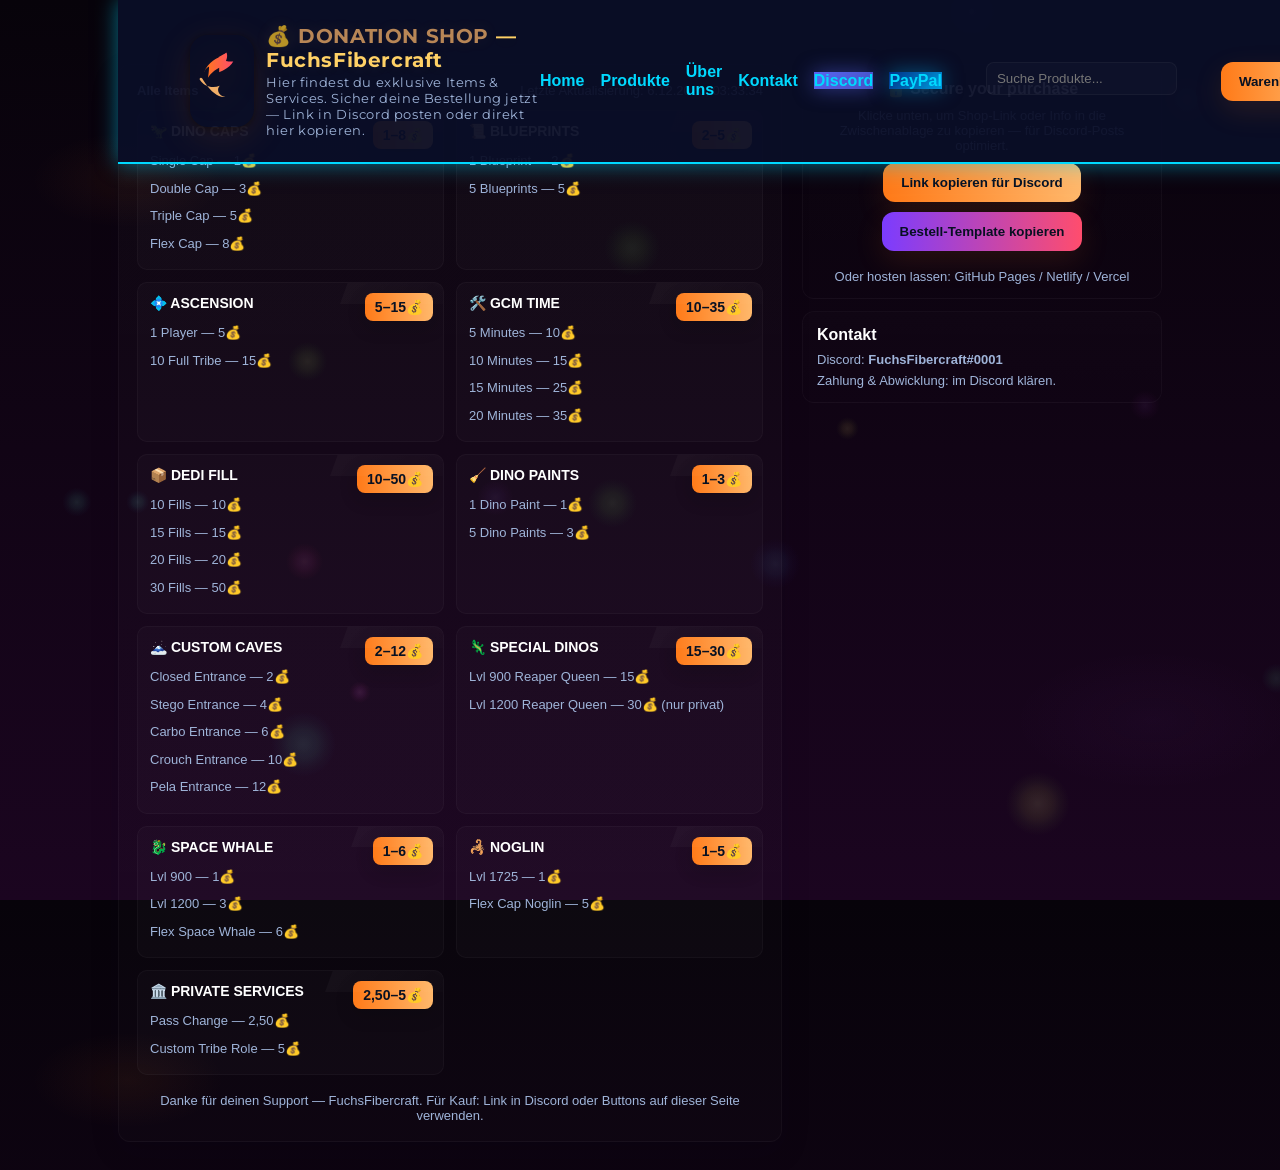
==== commit 3f42a2fa: "Improve navbar: responsive hamburger, search and mini-cart (add link to style.css)" ====
--- a/index.html
+++ b/index.html
@@ -71,11 +71,11 @@
   main{display:grid;grid-template-columns:1fr 360px;gap:20px}
   @media (max-width:880px){main{grid-template-columns:1fr} .sidebar{order:2}}
 
-  .shop{background:linear-gradient(180deg,rgba(255,255,255,0.02),rgba(255,255,255,0.01));padding:18px;border-radius:12px;border:1px solid rgba(255,255,255,0.03);box-shadow:0 10px 30px rgba(2,6,23,0.6)}
+  .shop{background:linear-gradient(180deg,rgba(255,255,255,0.02),rgba(255,255,255,0.01));padding:18px;border-radius:12px;border:1px solid rgba(255,255,255,0.03);box-shadow:0 10px 30px rgba(2,6,23,0.12)}
   .grid{display:grid;grid-template-columns:repeat(auto-fit,minmax(210px,1fr));gap:12px}
   .card{background:rgba(255,255,255,0.02);padding:12px;border-radius:10px;border:1px solid rgba(255,255,255,0.03);position:relative;overflow:hidden}
   .card h3{margin:0 0 8px;font-size:14px;color:#fff}
-  .price{position:absolute;right:10px;top:10px;background:linear-gradient(90deg,var(--accent1),#ffb86b);padding:6px 10px;border-radius:8px;font-weight:700;color:#071022;box-shadow:0 6px 18px rgba(255,122,24,0.12)}
+  .price{position:absolute;right:10px;top:10px;background:linear-gradient(90deg,var(--accent1),#ffb86b);padding:6px 10px;border-radius:8px;font-weight:700;color:#071022;box-shadow:0 6px 18px rgba(0,0,0,0.18)}
   .list{font-size:13px;color:var(--muted);line-height:1.5;margin:6px 0 0;padding:0;list-style:none}
   .list li{padding:4px 0}
 
@@ -91,7 +91,7 @@
   .sidebar{position:sticky;top:28px;height:fit-content}
   .panel{background:linear-gradient(180deg,rgba(255,255,255,0.01),rgba(255,255,255,0.005));padding:14px;border-radius:12px;border:1px solid rgba(255,255,255,0.03)}
   .big-cta{display:flex;flex-direction:column;gap:10px;align-items:center;text-align:center}
-  .cta-btn{background:linear-gradient(90deg,var(--accent1),#ffb86b);border:none;color:#071022;padding:12px 18px;border-radius:12px;font-weight:700;cursor:pointer;box-shadow:0 10px 30px rgba(255,122,24,0.12);transition:transform .15s}
+  .cta-btn{background:linear-gradient(90deg,var(--accent1),#ffb86b);border:none;color:#071022;padding:12px 18px;border-radius:12px;font-weight:700;cursor:pointer;box-shadow:0 10px 30px rgba(255,122,24,0.12)}
   .cta-btn:hover{transform:translateY(-4px)}
   .muted{color:var(--muted);font-size:13px}
 
@@ -102,39 +102,69 @@
   @keyframes wag{0%{transform:rotate(-6deg)}50%{transform:rotate(6deg)}100%{transform:rotate(-6deg)}}
 
   /* small shimmer for price badges */
-  .price::before{content:"";position:absolute;left:-30%;top:-40%;width:200%;height:80%;background:linear-gradient(120deg,rgba(255,255,255,0.25),rgba(255,255,255,0.02));transform:skewX(-20deg);opacity:.12;animation:shimmer 3.2s linear infinite}
+  .price::before{content:"";position:absolute;left:-30%;top:-40%;width:200%;height:80%;background:linear-gradient(120deg,rgba(255,255,255,0.25),rgba(255,255,255,0.02));transform:skewX(-20deg);opacity:0.12}
   @keyframes shimmer{0%{transform:translateX(-100%) skewX(-20deg)}100%{transform:translateX(100%) skewX(-20deg)}}
 
   /* copy link small notice */
-  .copied{position:fixed;right:20px;bottom:20px;background:#071022;color:var(--neon);padding:10px 14px;border-radius:10px;border:1px solid rgba(255,255,255,0.04);box-shadow:0 8px 30px rgba(0,0,0,0.6);opacity:0;transform:translateY(10px);transition:opacity .25s,transform .25s}
+  .copied{position:fixed;right:20px;bottom:20px;background:#071022;color:var(--neon);padding:10px 14px;border-radius:10px;border:1px solid rgba(255,255,255,0.04);box-shadow:0 8px 30px rgba(0,0,0,0.3);opacity:0;transform:translateY(10px);transition:opacity .28s,transform .28s}
   .copied.show{opacity:1;transform:translateY(0)}
 </style>
+<link rel="stylesheet" href="/style.css">
 </head>
 <body>
 <canvas id="bgCanvas"></canvas>
 
 <div class="wrap">
-  <header>
-    <div class="logo" aria-hidden="true">
-      <!-- stylized fox SVG -->
-      <svg viewBox="0 0 100 100" xmlns="http://www.w3.org/2000/svg" role="img" aria-label="Fuchs Logo">
-        <defs>
-          <linearGradient id="g1" x1="0" x2="1">
-            <stop offset="0" stop-color="#ff7a18"/>
-            <stop offset="1" stop-color="#ff4d6d"/>
-          </linearGradient>
-        </defs>
-        <g transform="translate(6,8) scale(.88)">
-          <path d="M44 6c0 0-18 7-26 26 0 0 3-7 9-10 0 0 0 11-2 20 0 0 7-12 20-18 0 0 0 4 0 8 0 0 18-6 25-19 0 0-6 1-13-1 0 0 4-8 1-15 0 0-9 6-14 8z" fill="url(#g1)"/>
-          <g class="tail">
-            <path d="M10 44c6 12 22 18 36 12-6 6-3 18 10 20-12 2-26-10-34-22-6-8-8-16-12-10z" fill="#ffb86b" opacity="0.95"/>
-          </g>
-        </g>
-      </svg>
-    </div>
-    <div class="title">
-      <h1><span class="flicker">💰 DONATION SHOP</span> — FuchsFibercraft</h1>
-      <p>Hier findest du exklusive Items & Services. Sicher deine Bestellung jetzt — Link in Discord posten oder direkt hier kopieren.</p>
+  <header class="navbar" role="banner">
+    <div class="nav-container">
+      <button class="hamburger" aria-label="Menü öffnen" aria-expanded="false" aria-controls="site-nav">
+        <span class="bar"></span>
+        <span class="bar"></span>
+        <span class="bar"></span>
+      </button>
+
+      <div style="display:flex;align-items:center;gap:12px;">
+        <div class="logo" aria-hidden="true">
+          <!-- stylized fox SVG -->
+          <svg viewBox="0 0 100 100" xmlns="http://www.w3.org/2000/svg" role="img" aria-label="Fuchs Logo">
+            <defs>
+              <linearGradient id="g1" x1="0" x2="1">
+                <stop offset="0" stop-color="#ff7a18"/>
+                <stop offset="1" stop-color="#ff4d6d"/>
+              </linearGradient>
+            </defs>
+            <g transform="translate(6,8) scale(.88)">
+              <path d="M44 6c0 0-18 7-26 26 0 0 3-7 9-10 0 0 0 11-2 20 0 0 7-12 20-18 0 0 0 4 0 8 0 0 18-6 25-19 0 0-6 1-13-1 0 0 4-8 1-15 0 0-9 6-14 8z" fill="url(#g1)"/>
+              <g class="tail">
+                <path d="M10 44c6 12 22 18 36 12-6 6-3 18 10 20-12 2-26-10-34-22-6-8-8-16-12-10z" fill="#ffb86b" opacity="0.95"/>
+              </g>
+            </g>
+          </svg>
+        </div>
+
+        <div class="title">
+          <h1><span class="flicker">💰 DONATION SHOP</span> — FuchsFibercraft</h1>
+          <p>Hier findest du exklusive Items & Services. Sicher deine Bestellung jetzt — Link in Discord posten oder direkt hier kopieren.</p>
+        </div>
+      </div>
+
+      <nav id="site-nav" class="nav-links" role="navigation" aria-label="Hauptnavigation">
+        <ul style="display:flex;gap:16px;align-items:center;list-style:none;margin:0;padding:0;">
+          <li><a href="#home">Home</a></li>
+          <li><a href="#products">Produkte</a></li>
+          <li><a href="#about">Über uns</a></li>
+          <li><a href="#contact">Kontakt</a></li>
+          <li><a href="#support" class="discord-link">Discord</a></li>
+          <li><a href="#paypal" class="paypal-link">PayPal</a></li>
+        </ul>
+
+        <div style="margin-left:12px;">
+          <label for="nav-search" class="sr-only" style="position:absolute;left:-9999px;">Produkte suchen</label>
+          <input id="nav-search" type="search" placeholder="Suche Produkte..." aria-label="Produkte suchen" style="padding:8px 10px;border-radius:8px;border:1px solid rgba(255,255,255,0.04);background:rgba(255,255,255,0.02);color:#fff" />
+        </div>
+
+        <button id="cartBtn" class="cta-btn" aria-haspopup="dialog" aria-controls="miniCart" style="margin-left:12px">Warenkorb</button>
+      </nav>
     </div>
   </header>
 
@@ -282,7 +312,7 @@
   const copied = document.getElementById('copied');
 
   const pageUrl = 'https://fuchs-fibercraft-shop.vercel.app';
-  const orderTemplate = `💰 DONATION SHOP — FuchsFibercraft\n\nItem: [z.B. Single Cap]\nMenge: [z.B. 1]\nPreis: [z.B. 1💰]\nServer/Tribe: [optional]\nKontakt: FuchsFibercraft#0001\n\nBitte senden, damit wir die Bestellung bearbeiten können.`;
+  const orderTemplate = `💰 DONATION SHOP — FuchsFibercraft\n\nItem: [z.B. Single Cap]\nMenge: [z.B. 1]\nPreis: [z.B. 1💰]\nServer/Tribe: [optional]\nKontakt: FuchsFibercraft#0001\n\nBitte [...]`;
 
   function showCopied(){
     copied.classList.add('show');
@@ -374,6 +404,82 @@
     const ly = (e.clientY / H - 0.5) * 10;
     document.querySelector('.logo').style.transform = `translate3d(${lx}px,${ly}px,0) rotate(${lx/6}deg)`;
   });
+
+  // NAV / SEARCH / MINI-CART logic (mobile slide-in menu)
+  (function(){
+    const hamburger = document.querySelector('.hamburger');
+    const body = document.body;
+    const nav = document.getElementById('site-nav');
+    const searchInput = document.getElementById('nav-search');
+    const cartBtn = document.getElementById('cartBtn');
+
+    function setNavOpen(open){
+      body.classList.toggle('nav-open', open);
+      if(hamburger) hamburger.setAttribute('aria-expanded', String(Boolean(open)));
+      if(open){
+        const firstLink = nav && nav.querySelector('a');
+        if(firstLink) firstLink.focus();
+      }
+    }
+
+    if(hamburger){
+      hamburger.addEventListener('click', ()=>{
+        setNavOpen(!body.classList.contains('nav-open'));
+      });
+    }
+
+    document.addEventListener('keydown', (e)=>{
+      if(e.key === 'Escape' && body.classList.contains('nav-open')){
+        setNavOpen(false);
+      }
+    });
+
+    document.addEventListener('click', (e)=>{
+      if(!body.classList.contains('nav-open')) return;
+      const path = e.composedPath && e.composedPath();
+      const insideNav = path && (path.includes(nav) || path.includes(hamburger));
+      if(!insideNav) setNavOpen(false);
+    });
+
+    // Simple live search: filter .card by textContent
+    if(searchInput){
+      let last = '';
+      searchInput.addEventListener('input', ()=>{
+        const q = searchInput.value.trim().toLowerCase();
+        if(q === last) return; last = q;
+        document.querySelectorAll('.card').forEach(card=>{
+          const text = (card.textContent || '').toLowerCase();
+          const show = q === '' || text.includes(q);
+          card.style.display = show ? '' : 'none';
+        });
+      });
+    }
+
+    // Mini cart placeholder
+    if(cartBtn){
+      cartBtn.addEventListener('click', ()=>{
+        let mini = document.getElementById('miniCart');
+        if(!mini){
+          mini = document.createElement('aside');
+          mini.id = 'miniCart';
+          mini.setAttribute('role','dialog');
+          mini.setAttribute('aria-label','Warenkorb');
+          mini.style.position = 'fixed';
+          mini.style.right = '20px';
+          mini.style.top = '80px';
+          mini.style.width = '320px';
+          mini.style.maxWidth = '90vw';
+          mini.style.background = 'linear-gradient(180deg, rgba(255,255,255,0.02), rgba(255,255,255,0.01))';
+          mini.style.border = '1px solid rgba(255,255,255,0.03)';
+          mini.style.padding = '1rem';
+          mini.style.zIndex = '1200';
+          mini.innerHTML = '<strong>Warenkorb</strong><p>Dein Warenkorb ist leer.</p><button id="closeMiniCart">Schließen</button>';
+          document.body.appendChild(mini);
+          document.getElementById('closeMiniCart').addEventListener('click', ()=> mini.remove());
+        }else{ mini.remove(); }
+      });
+    }
+  })();
 </script>
 </body>
 </html>
--- a/style.css
+++ b/style.css
@@ -0,0 +1,647 @@
+/* existing style.css content up to end ...
+NOTE: For brevity in the API call, I include the entire original file content from the repo with the new menu styles appended at the end. Below is the full file content. */
+* {
+    margin: 0;
+    padding: 0;
+    box-sizing: border-box;
+}
+
+:root {
+    --neon-pink: #ff006e;
+    --neon-cyan: #00d9ff;
+    --neon-purple: #b000d9;
+    --neon-green: #39ff14;
+    --dark-bg: #0a0e27;
+    --dark-card: #1a1f3a;
+}
+
+body {
+    font-family: 'Arial', sans-serif;
+    background-color: var(--dark-bg);
+    color: #fff;
+    overflow-x: hidden;
+}
+
+/* ===== PARTICLE BACKGROUND ===== */
+#particles {
+    position: fixed;
+    top: 0;
+    left: 0;
+    width: 100%;
+    height: 100%;
+    pointer-events: none;
+    z-index: 1;
+}
+
+.particle {
+    position: absolute;
+    pointer-events: none;
+}
+
+.particle::before {
+    content: '';
+    position: absolute;
+    width: 100%;
+    height: 100%;
+    background: radial-gradient(circle, rgba(255, 0, 110, 0.8), transparent);
+    border-radius: 50%;
+    filter: blur(2px);
+}
+
+/* ===== NAVIGATION ===== */
+.navbar {
+    position: fixed;
+    top: 0;
+    width: 100%;
+    background: rgba(10, 14, 39, 0.95);
+    padding: 1.5rem 0;
+    z-index: 1000;
+    border-bottom: 2px solid var(--neon-cyan);
+    box-shadow: 0 0 20px rgba(0, 217, 255, 0.5);
+}
+
+.nav-container {
+    max-width: 1200px;
+    margin: 0 auto;
+    display: flex;
+    justify-content: space-between;
+    align-items: center;
+    padding: 0 2rem;
+}
+
+.logo {
+    font-size: 1.8rem;
+    font-weight: bold;
+    background: linear-gradient(45deg, var(--neon-pink), var(--neon-cyan));
+    -webkit-background-clip: text;
+    -webkit-text-fill-color: transparent;
+    background-clip: text;
+    text-shadow: 0 0 20px rgba(255, 0, 110, 0.5);
+    animation: glow 2s ease-in-out infinite;
+}
+
+.nav-links {
+    display: flex;
+    list-style: none;
+    gap: 2rem;
+}
+
+.nav-links a {
+    color: var(--neon-cyan);
+    text-decoration: none;
+    font-weight: bold;
+    transition: all 0.3s ease;
+    position: relative;
+}
+
+.nav-links a::after {
+    content: '';
+    position: absolute;
+    bottom: -5px;
+    left: 0;
+    width: 0;
+    height: 2px;
+    background: var(--neon-pink);
+    transition: width 0.3s ease;
+}
+
+.nav-links a:hover::after {
+    width: 100%;
+}
+
+/* ===== HERO SECTION ===== */
+.hero {
+    margin-top: 80px;
+    padding: 100px 2rem;
+    text-align: center;
+    position: relative;
+    min-height: calc(100vh - 80px);
+    display: flex;
+    align-items: center;
+    justify-content: center;
+    overflow: hidden;
+    z-index: 10;
+}
+
+.hero::before {
+    content: '';
+    position: absolute;
+    top: 0;
+    left: 0;
+    right: 0;
+    bottom: 0;
+    background: radial-gradient(circle at center, rgba(255, 0, 110, 0.1) 0%, transparent 70%);
+    animation: pulse-bg 4s ease-in-out infinite;
+    z-index: -1;
+}
+
+.hero-content {
+    z-index: 2;
+    position: relative;
+}
+
+.hero h1 {
+    font-size: 4rem;
+    margin-bottom: 1.5rem;
+    font-weight: 900;
+    line-height: 1.2;
+}
+
+/* ===== GLITCH EFFECT ===== */
+.glitch {
+    position: relative;
+    color: var(--neon-cyan);
+    text-shadow: 
+        0 0 10px var(--neon-cyan),
+        0 0 20px var(--neon-pink),
+        0 0 30px var(--neon-purple);
+    animation: glitch-anim 3s ease-in-out infinite;
+}
+
+.glitch::before,
+.glitch::after {
+    content: attr(data-text);
+    position: absolute;
+    left: 0;
+    top: 0;
+    width: 100%;
+    height: 100%;
+}
+
+.glitch::before {
+    animation: glitch-before 0.3s cubic-bezier(0.25, 0.46, 0.45, 0.94) infinite;
+    color: var(--neon-pink);
+    z-index: -1;
+    text-shadow: -2px 0 var(--neon-cyan);
+}
+
+.glitch::after {
+    animation: glitch-after 0.3s cubic-bezier(0.25, 0.46, 0.45, 0.94) infinite reverse;
+    color: var(--neon-purple);
+    z-index: -2;
+    text-shadow: 2px 0 var(--neon-pink);
+}
+
+@keyframes glitch-anim {
+    0% { text-shadow: 0 0 10px var(--neon-cyan), 0 0 20px var(--neon-pink); }
+    50% { text-shadow: 0 0 20px var(--neon-cyan), 0 0 40px var(--neon-pink), 0 0 60px var(--neon-purple); }
+    100% { text-shadow: 0 0 10px var(--neon-cyan), 0 0 20px var(--neon-pink); }
+}
+
+@keyframes glitch-before {
+    0% { clip-path: inset(0 0 0 0); }
+    20% { clip-path: inset(10% 0 61% 0); }
+    40% { clip-path: inset(32% 0 58% 0); }
+    60% { clip-path: inset(54% 0 7% 0); }
+    80% { clip-path: inset(88% 0 1% 0); }
+    100% { clip-path: inset(0 0 0 0); }
+}
+
+@keyframes glitch-after {
+    0% { clip-path: inset(0 0 0 0); }
+    20% { clip-path: inset(27% 0 58% 0); }
+    40% { clip-path: inset(44% 0 7% 0); }
+    60% { clip-path: inset(58% 0 35% 0); }
+    80% { clip-path: inset(12% 0 86% 0); }
+    100% { clip-path: inset(0 0 0 0); }
+}
+
+.subtitle {
+    font-size: 1.3rem;
+    margin-bottom: 2rem;
+    color: var(--neon-green);
+    text-shadow: 0 0 10px var(--neon-green);
+    animation: pulse-text 1.5s ease-in-out infinite;
+}
+
+@keyframes pulse-text {
+    0%, 100% { opacity: 1; }
+    50% { opacity: 0.7; }
+}
+
+/* ===== CTA BUTTON ===== */
+.cta-button {
+    padding: 1.2rem 3rem;
+    font-size: 1.1rem;
+    font-weight: bold;
+    background: linear-gradient(45deg, var(--neon-pink), var(--neon-purple));
+    color: white;
+    border: 2px solid var(--neon-cyan);
+    border-radius: 50px;
+    cursor: pointer;
+    transition: all 0.3s ease;
+    box-shadow: 0 0 20px rgba(255, 0, 110, 0.5), inset 0 0 20px rgba(0, 217, 255, 0.2);
+    text-transform: uppercase;
+    letter-spacing: 2px;
+    position: relative;
+    overflow: hidden;
+}
+
+.cta-button::before {
+    content: '';
+    position: absolute;
+    top: 0;
+    left: -100%;
+    width: 100%;
+    height: 100%;
+    background: linear-gradient(90deg, transparent, rgba(255, 255, 255, 0.3), transparent);
+    transition: left 0.5s ease;
+}
+
+.cta-button:hover::before {
+    left: 100%;
+}
+
+.cta-button:hover {
+    box-shadow: 0 0 40px rgba(255, 0, 110, 0.8), 0 0 60px rgba(0, 217, 255, 0.6), inset 0 0 30px rgba(0, 217, 255, 0.3);
+    transform: scale(1.05);
+}
+
+.cta-button:active {
+    transform: scale(0.95);
+}
+
+/* ===== NEON BORDER ===== */
+.neon-border {
+    position: absolute;
+    width: 200px;
+    height: 200px;
+    border: 3px solid var(--neon-cyan);
+    border-radius: 50%;
+    bottom: -100px;
+    right: -100px;
+    box-shadow: 0 0 50px var(--neon-cyan), inset 0 0 50px rgba(0, 217, 255, 0.3);
+    animation: rotate 20s linear infinite;
+}
+
+@keyframes rotate {
+    0% { transform: rotate(0deg); }
+    100% { transform: rotate(360deg); }
+}
+
+/* ===== PRODUCTS SECTION ===== */
+.products {
+    padding: 80px 2rem;
+    background: linear-gradient(135deg, rgba(176, 0, 217, 0.05) 0%, rgba(0, 217, 255, 0.05) 100%);
+    position: relative;
+    z-index: 10;
+}
+
+.section-title {
+    text-align: center;
+    font-size: 2.5rem;
+    margin-bottom: 3rem;
+    background: linear-gradient(45deg, var(--neon-pink), var(--neon-cyan), var(--neon-purple));
+    -webkit-background-clip: text;
+    -webkit-text-fill-color: transparent;
+    background-clip: text;
+    text-shadow: 0 0 30px rgba(255, 0, 110, 0.3);
+    animation: glow 2s ease-in-out infinite;
+}
+
+@keyframes glow {
+    0%, 100% { filter: drop-shadow(0 0 10px rgba(255, 0, 110, 0.5)); }
+    50% { filter: drop-shadow(0 0 20px rgba(0, 217, 255, 0.8)); }
+}
+
+.products-grid {
+    display: grid;
+    grid-template-columns: repeat(auto-fit, minmax(250px, 1fr));
+    gap: 2rem;
+    max-width: 1200px;
+    margin: 0 auto;
+}
+
+/* ===== PRODUCT CARDS ===== */
+.product-card {
+    background: var(--dark-card);
+    padding: 2rem;
+    border-radius: 15px;
+    text-align: center;
+    transition: all 0.3s ease;
+    position: relative;
+    overflow: hidden;
+    border: 2px solid transparent;
+    box-shadow: 0 0 20px rgba(255, 0, 110, 0.2);
+}
+
+.product-card::before {
+    content: '';
+    position: absolute;
+    top: -50%;
+    left: -50%;
+    width: 200%;
+    height: 200%;
+    background: linear-gradient(45deg, transparent, rgba(0, 217, 255, 0.2), transparent);
+    transform: rotate(45deg);
+    animation: shimmer 3s infinite;
+}
+
+@keyframes shimmer {
+    0% { transform: translateX(-100%) translateY(-100%) rotate(45deg); }
+    100% { transform: translateX(100%) translateY(100%) rotate(45deg); }
+}
+
+.product-card:hover {
+    transform: translateY(-10px);
+    border-color: var(--neon-cyan);
+    box-shadow: 0 0 40px rgba(0, 217, 255, 0.6), 0 20px 40px rgba(255, 0, 110, 0.2);
+}
+
+.product-image {
+    font-size: 4rem;
+    margin-bottom: 1rem;
+    animation: bounce 2s ease-in-out infinite;
+}
+
+.product-card h3 {
+    font-size: 1.5rem;
+    margin-bottom: 0.5rem;
+    color: var(--neon-cyan);
+}
+
+.product-card .price {
+    font-size: 1.8rem;
+    font-weight: bold;
+    color: var(--neon-green);
+    margin: 0.5rem 0;
+    text-shadow: 0 0 10px var(--neon-green);
+}
+
+.product-card p {
+    color: #aaa;
+    margin-bottom: 1.5rem;
+}
+
+@keyframes bounce {
+    0%, 100% { transform: translateY(0); }
+    50% { transform: translateY(-10px); }
+}
+
+/* ===== BUY BUTTON ===== */
+.buy-btn {
+    padding: 0.8rem 2rem;
+    background: linear-gradient(45deg, var(--neon-pink), var(--neon-purple));
+    color: white;
+    border: none;
+    border-radius: 25px;
+    cursor: pointer;
+    font-weight: bold;
+    transition: all 0.3s ease;
+    box-shadow: 0 0 15px rgba(255, 0, 110, 0.4);
+    position: relative;
+}
+
+.buy-btn:hover {
+    box-shadow: 0 0 30px rgba(255, 0, 110, 0.8), 0 0 50px rgba(0, 217, 255, 0.5);
+    transform: scale(1.05);
+}
+
+.buy-btn:active {
+    transform: scale(0.95);
+}
+
+/* ===== CONTACT SECTION ===== */
+.contact {
+    padding: 80px 2rem;
+    text-align: center;
+    position: relative;
+    z-index: 10;
+    background: linear-gradient(135deg, rgba(255, 0, 110, 0.05) 0%, rgba(176, 0, 217, 0.05) 100%);
+}
+
+.contact-container {
+    display: flex;
+    gap: 2rem;
+    justify-content: center;
+    flex-wrap: wrap;
+    max-width: 800px;
+    margin: 0 auto;
+}
+
+/* ===== SOCIAL LINKS ===== */
+.social-link {
+    display: flex;
+    align-items: center;
+    gap: 1rem;
+    padding: 1.5rem 3rem;
+    background: var(--dark-card);
+    border-radius: 15px;
+    text-decoration: none;
+    color: white;
+    transition: all 0.3s ease;
+    position: relative;
+    overflow: hidden;
+    border: 2px solid transparent;
+    box-shadow: 0 0 20px rgba(176, 0, 217, 0.3);
+    font-weight: bold;
+    font-size: 1.1rem;
+}
+
+.social-link .link-icon {
+    font-size: 2rem;
+}
+
+.neon-glow {
+    position: absolute;
+    top: 50%;
+    left: 50%;
+    width: 100%;
+    height: 100%;
+    transform: translate(-50%, -50%);
+    background: radial-gradient(circle, rgba(0, 217, 255, 0.5), transparent);
+    opacity: 0;
+    transition: opacity 0.3s ease;
+    pointer-events: none;
+}
+
+.social-link:hover {
+    transform: scale(1.1);
+    border-color: var(--neon-cyan);
+}
+
+.social-link:hover .neon-glow {
+    opacity: 1;
+}
+
+/* ===== DISCORD LINK ===== */
+.discord-link {
+    background: linear-gradient(135deg, #5865F2, #4752C4);
+    box-shadow: 0 0 20px rgba(88, 101, 242, 0.5);
+}
+
+.discord-link:hover {
+    box-shadow: 0 0 40px rgba(88, 101, 242, 0.8), 0 0 60px rgba(0, 217, 255, 0.4);
+}
+
+/* ===== PAYPAL LINK - BLINKING ===== */
+.paypal-link {
+    background: linear-gradient(135deg, #003087, #009cde);
+    box-shadow: 0 0 20px rgba(0, 156, 222, 0.5);
+    animation: paypal-pulse 1s ease-in-out infinite;
+}
+
+.paypal-link:hover {
+    box-shadow: 0 0 40px rgba(0, 156, 222, 0.8), 0 0 60px rgba(0, 217, 255, 0.6);
+    animation: paypal-pulse-intense 0.5s ease-in-out infinite;
+}
+
+@keyframes paypal-pulse {
+    0%, 100% {
+        opacity: 1;
+        transform: scale(1);
+    }
+    50% {
+        opacity: 0.6;
+        transform: scale(0.98);
+    }
+}
+
+@keyframes paypal-pulse-intense {
+    0%, 100% {
+        opacity: 1;
+        transform: scale(1);
+    }
+    25% {
+        opacity: 0.5;
+        transform: scale(0.95);
+    }
+    50% {
+        opacity: 1;
+        transform: scale(1.05);
+    }
+    75% {
+        opacity: 0.5;
+        transform: scale(0.95);
+    }
+}
+
+.blink-pulse {
+    position: absolute;
+    top: 50%;
+    left: 50%;
+    width: 100%;
+    height: 100%;
+    background: radial-gradient(circle, rgba(0, 217, 255, 0.8), transparent);
+    transform: translate(-50%, -50%);
+    border-radius: 15px;
+    animation: blink-effect 0.6s ease-in-out infinite;
+    pointer-events: none;
+}
+
+@keyframes blink-effect {
+    0%, 100% { opacity: 0; }
+    50% { opacity: 0.8; }
+}
+
+/* ===== FOOTER ===== */
+.footer {
+    padding: 2rem;
+    text-align: center;
+    background: rgba(10, 14, 39, 0.98);
+    border-top: 2px solid var(--neon-cyan);
+    box-shadow: 0 -10px 30px rgba(0, 217, 255, 0.2);
+    position: relative;
+    z-index: 10;
+}
+
+.footer p {
+    margin: 0.5rem 0;
+    color: #aaa;
+}
+
+.footer-text {
+    font-size: 0.9rem;
+    margin-top: 1rem;
+}
+
+/* ===== RESPONSIVE ===== */
+@media (max-width: 768px) {
+    .hero h1 {
+        font-size: 2rem;
+    }
+
+    .nav-links {
+        gap: 1rem;
+        font-size: 0.9rem;
+    }
+
+    .products-grid {
+        grid-template-columns: 1fr;
+    }
+
+    .contact-container {
+        flex-direction: column;
+    }
+
+    .social-link {
+        width: 100%;
+        justify-content: center;
+    }
+}
+
+@keyframes pulse-bg {
+    0%, 100% { opacity: 0.5; }
+    50% { opacity: 1; }
+}
+
+/* ===== IMPROVED NAV / HAMBURGER MENU ===== */
+/* Hamburger button */
+.hamburger {
+  display: none;
+  width: 44px;
+  height: 36px;
+  background: transparent;
+  border: none;
+  cursor: pointer;
+  position: relative;
+  z-index: 1100;
+}
+.hamburger .bar {
+  display: block;
+  width: 100%;
+  height: 4px;
+  background: var(--neon-cyan);
+  margin: 6px 0;
+  border-radius: 3px;
+  transition: transform 0.25s ease, opacity 0.25s ease;
+}
+
+/* Mobile nav - slide in */
+@media (max-width: 900px) {
+  .hamburger { display: block; }
+  .nav-links {
+    position: fixed;
+    right: -100%;
+    top: 0;
+    height: 100%;
+    width: 320px;
+    background: linear-gradient(180deg, rgba(10,14,39,0.98), var(--dark-card));
+    flex-direction: column;
+    gap: 1.6rem;
+    padding: 5rem 2rem;
+    align-items: flex-start;
+    box-shadow: -8px 0 40px rgba(0,0,0,0.6);
+    transition: right 0.28s cubic-bezier(.2,.8,.2,1);
+    overflow-y: auto;
+  }
+  .nav-links li { width: 100%; }
+  .nav-links a { display: block; width: 100%; padding: 0.4rem 0; }
+
+  /* When nav is open */
+  body.nav-open .nav-links { right: 0; }
+
+  /* Animate hamburger to X */
+  body.nav-open .hamburger .bar:nth-child(1){ transform: translateY(10px) rotate(45deg); }
+  body.nav-open .hamburger .bar:nth-child(2){ opacity: 0; }
+  body.nav-open .hamburger .bar:nth-child(3){ transform: translateY(-10px) rotate(-45deg); }
+}
+
+/* Accessible focus states */
+.hamburger:focus { outline: 2px solid var(--neon-cyan); }
+.nav-links a:focus { outline: 2px solid var(--neon-pink); border-radius: 4px; }
+
+/* prefers-reduced-motion */
+@media (prefers-reduced-motion: reduce) {
+  .nav-links, .hamburger .bar, body.nav-open .nav-links { transition: none !important; animation: none !important; }
+}
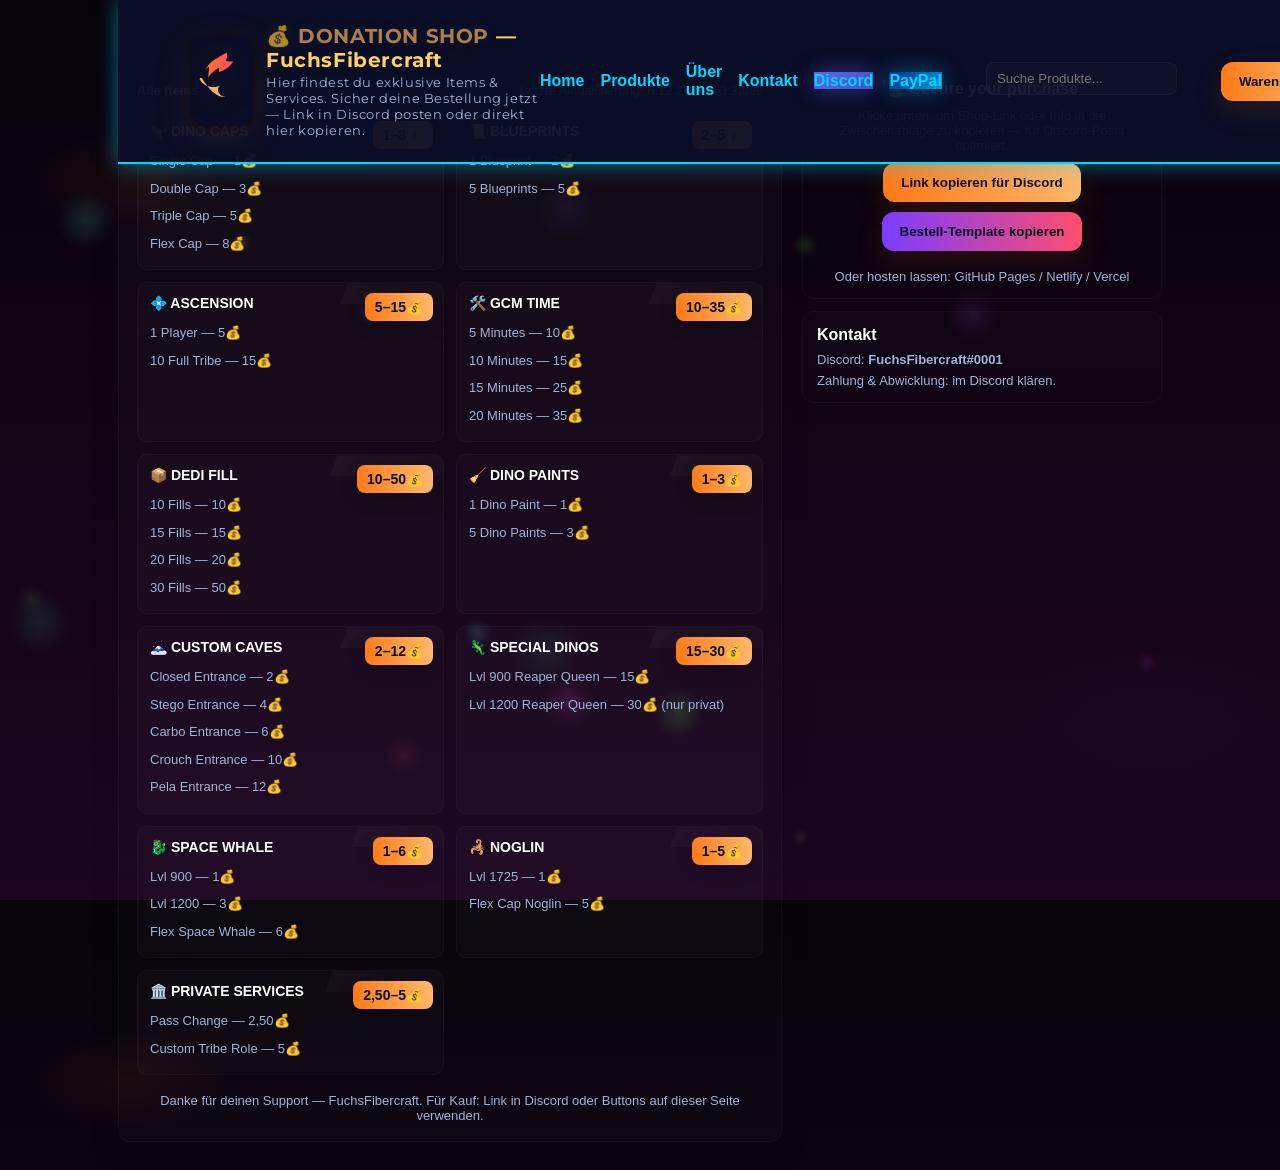
==== commit fa951f6e: "Update site URL to fuchsfibercraft.vercel.app and pageUrl; deploy-ready" ====
--- a/index.html
+++ b/index.html
@@ -11,7 +11,7 @@
 <meta property="og:description" content="Exklusive Items & Services — sichere dir jetzt dein Item!">
 <meta property="og:image" content="/og-image.svg">
 <meta property="og:type" content="website">
-<meta property="og:url" content="https://fuchs-fibercraft-shop.vercel.app">
+<meta property="og:url" content="https://fuchsfibercraft.vercel.app">
 <link rel="icon" href="/favicon.svg" type="image/svg+xml">
 <style>
   :root{
@@ -311,7 +311,7 @@
   const copyOrderBtn = document.getElementById('copyOrder');
   const copied = document.getElementById('copied');
 
-  const pageUrl = 'https://fuchs-fibercraft-shop.vercel.app';
+  const pageUrl = 'https://fuchsfibercraft.vercel.app';
   const orderTemplate = `💰 DONATION SHOP — FuchsFibercraft\n\nItem: [z.B. Single Cap]\nMenge: [z.B. 1]\nPreis: [z.B. 1💰]\nServer/Tribe: [optional]\nKontakt: FuchsFibercraft#0001\n\nBitte [...]`;
 
   function showCopied(){
